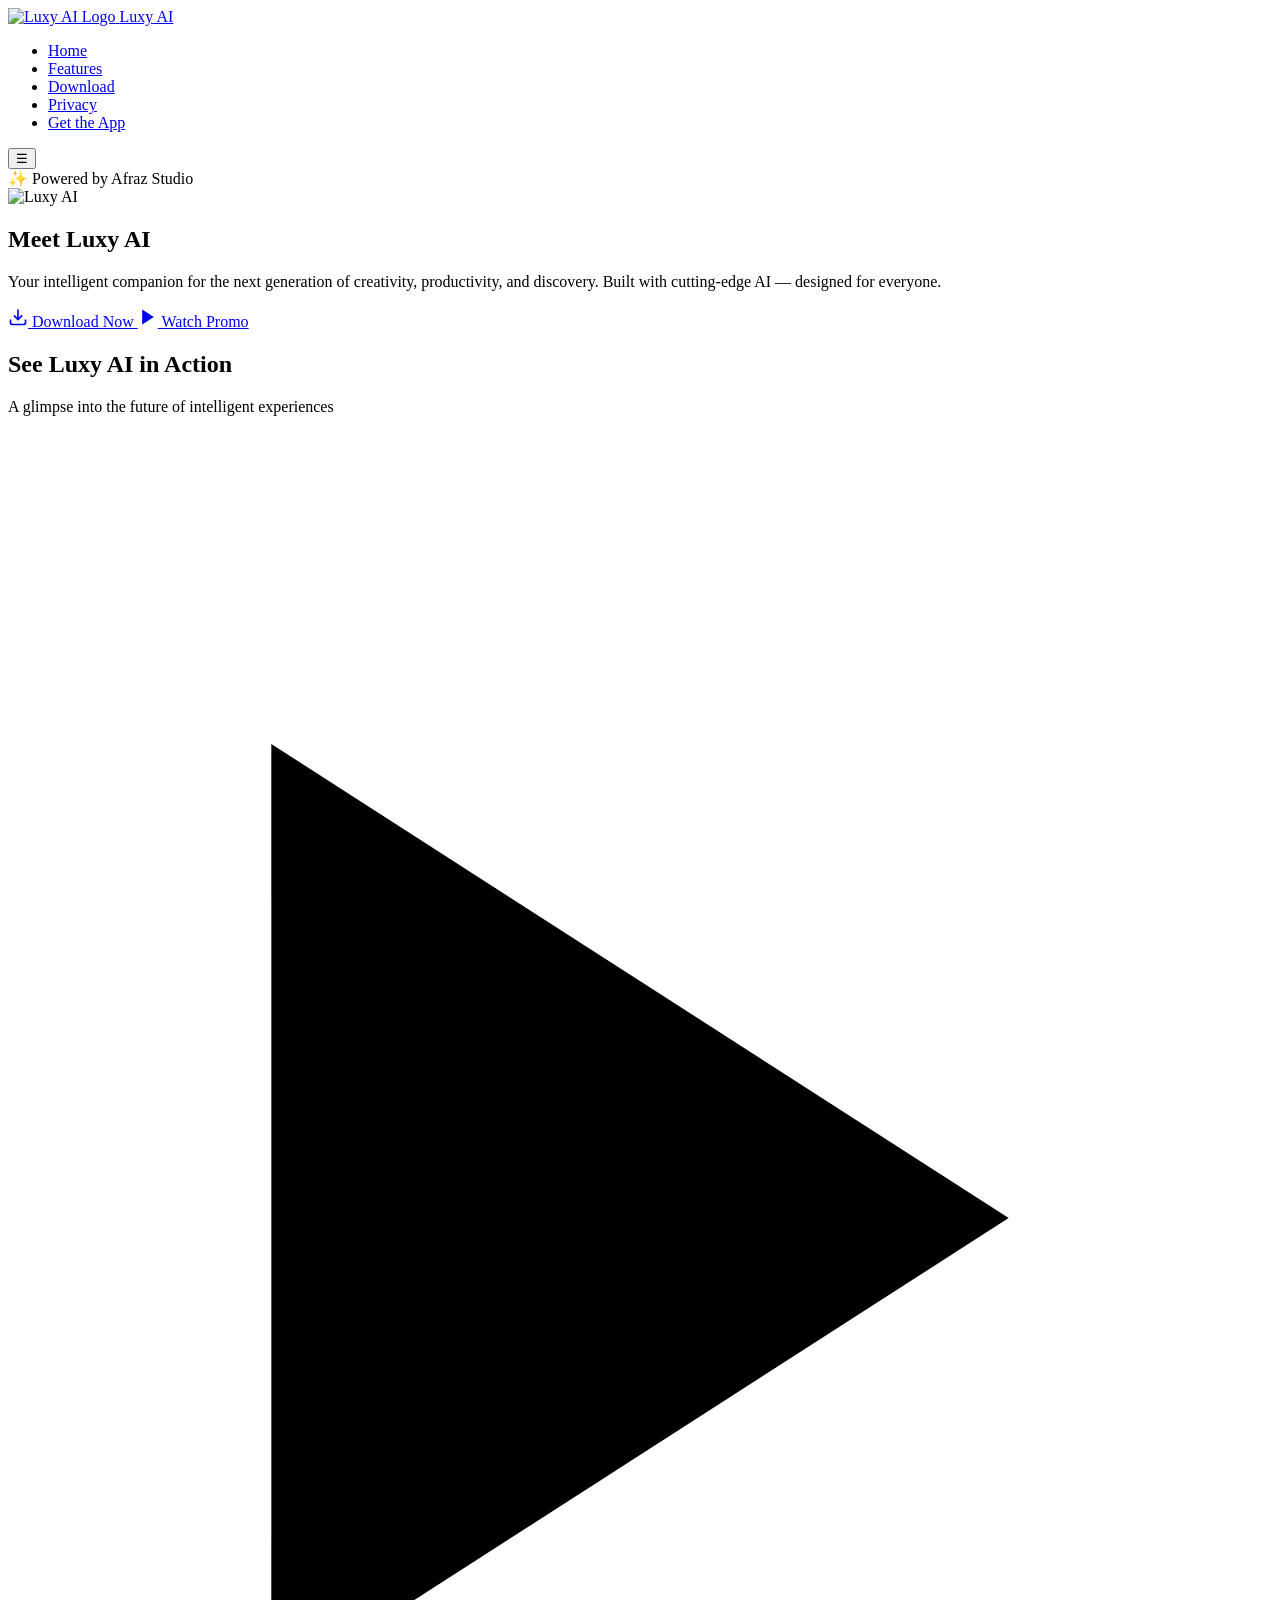
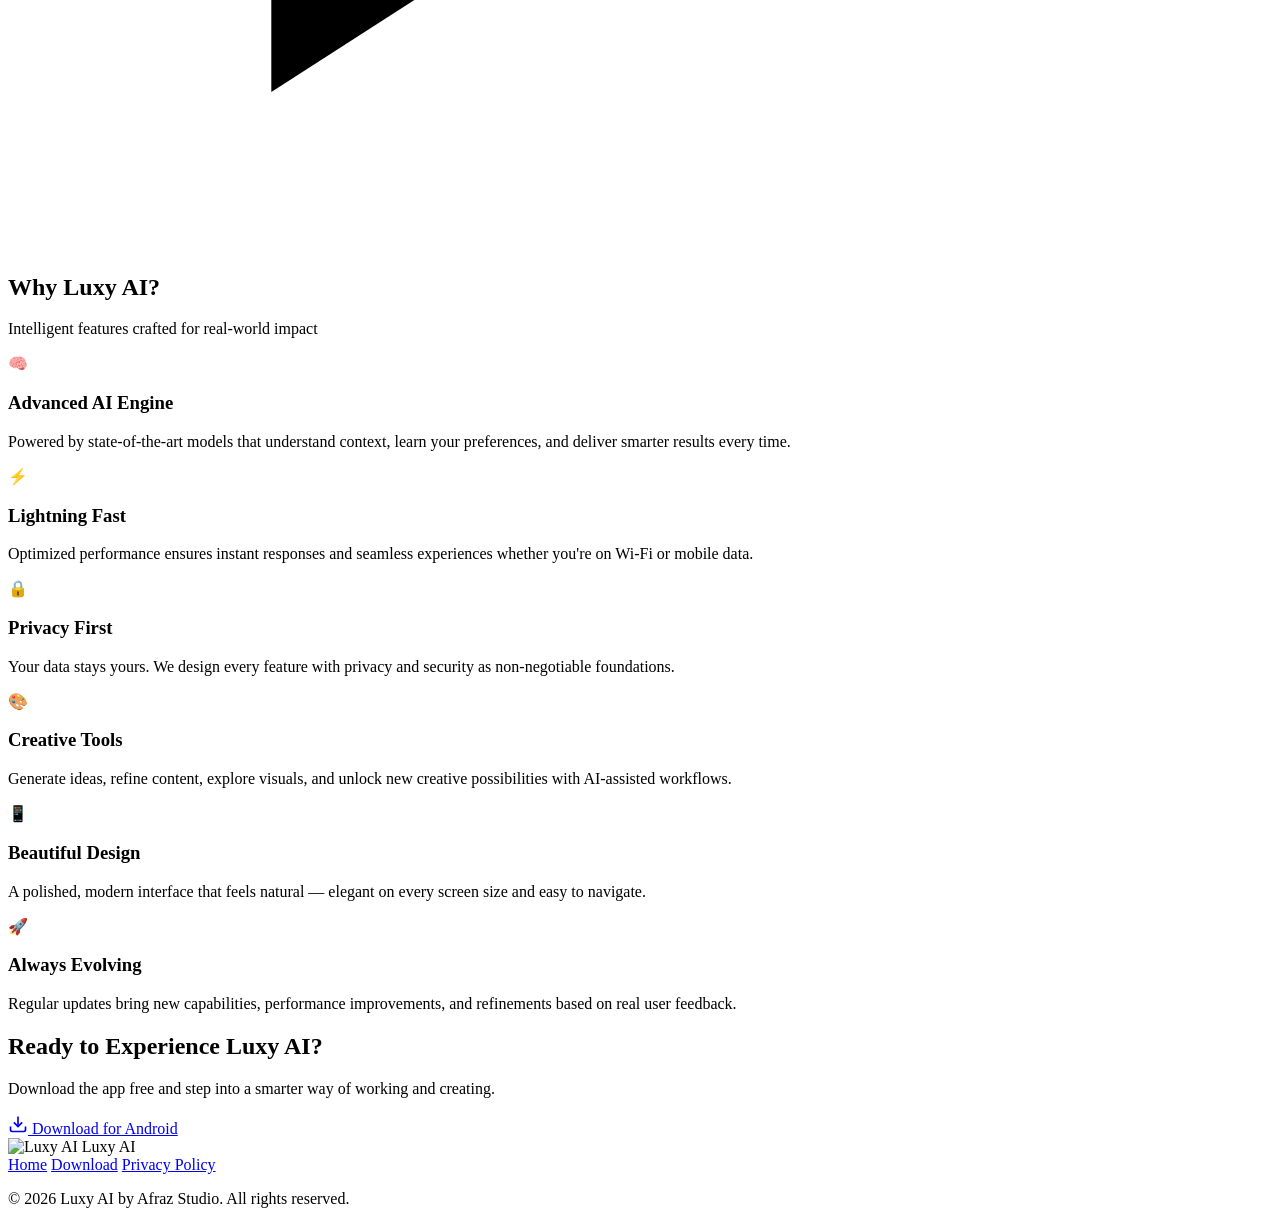
==== index.html @ 35d4bc43 "Add files via upload" ====
<!DOCTYPE html>
<html lang="en">
<head>
  <meta charset="UTF-8">
  <meta name="viewport" content="width=device-width, initial-scale=1.0">
  <meta name="description" content="Luxy AI by Afraz Studio — Experience the future of artificial intelligence. Download the app now.">
  <meta name="theme-color" content="#0a0614">
  <title>Luxy AI by Afraz Studio — Official Website</title>
  <link rel="icon" type="image/png" href="images/logo-64.png">
  <link rel="apple-touch-icon" href="images/logo-128.png">
  <link rel="stylesheet" href="css/style.css">
</head>
<body>
  <div class="bg-glow"></div>
  <div class="orb orb-1"></div>
  <div class="orb orb-2"></div>

  <!-- Navigation -->
  <nav class="navbar">
    <div class="nav-container">
      <a href="index.html" class="logo-link">
        <img src="images/logo-64.png" alt="Luxy AI Logo">
        <span class="logo-text"><span>Luxy</span> AI</span>
      </a>
      <ul class="nav-links" id="navLinks">
        <li><a href="index.html" class="active">Home</a></li>
        <li><a href="#features">Features</a></li>
        <li><a href="download.html">Download</a></li>
        <li><a href="privacy.html">Privacy</a></li>
        <li><a href="download.html" class="nav-cta">Get the App</a></li>
      </ul>
      <button class="mobile-menu-btn" id="menuBtn" aria-label="Menu">☰</button>
    </div>
  </nav>

  <!-- Hero -->
  <section class="hero">
    <div class="hero-content">
      <div class="hero-badge">
        <span>✨</span> Powered by Afraz Studio
      </div>
      <img src="images/logo-256.png" alt="Luxy AI" class="hero-logo">
      <h1>Meet <span class="highlight">Luxy AI</span></h1>
      <p class="hero-subtitle">
        Your intelligent companion for the next generation of creativity, productivity, and discovery. 
        Built with cutting-edge AI — designed for everyone.
      </p>
      <div class="hero-buttons">
        <a href="download.html" class="btn btn-primary">
          <svg width="20" height="20" viewBox="0 0 24 24" fill="none" stroke="currentColor" stroke-width="2"><path d="M21 15v4a2 2 0 0 1-2 2H5a2 2 0 0 1-2-2v-4"/><polyline points="7 10 12 15 17 10"/><line x1="12" y1="15" x2="12" y2="3"/></svg>
          Download Now
        </a>
        <a href="#video" class="btn btn-secondary">
          <svg width="20" height="20" viewBox="0 0 24 24" fill="currentColor"><polygon points="5 3 19 12 5 21 5 3"/></svg>
          Watch Promo
        </a>
      </div>
    </div>
  </section>

  <!-- Video Promotion -->
  <section class="video-section" id="video">
    <div class="section-header">
      <h2>See Luxy AI in Action</h2>
      <p>A glimpse into the future of intelligent experiences</p>
    </div>
    <div class="video-wrapper">
      <video id="promoVideo" poster="images/logo-256.png" playsinline>
        <source src="video/promo.mp4" type="video/mp4">
        Your browser does not support the video tag.
      </video>
      <div class="video-overlay" id="videoOverlay">
        <div class="play-btn">
          <svg viewBox="0 0 24 24"><polygon points="5 3 19 12 5 21 5 3"/></svg>
        </div>
      </div>
    </div>
  </section>

  <!-- Features -->
  <section class="features" id="features">
    <div class="section-header">
      <h2>Why Luxy AI?</h2>
      <p>Intelligent features crafted for real-world impact</p>
    </div>
    <div class="features-grid">
      <div class="feature-card">
        <div class="feature-icon">🧠</div>
        <h3>Advanced AI Engine</h3>
        <p>Powered by state-of-the-art models that understand context, learn your preferences, and deliver smarter results every time.</p>
      </div>
      <div class="feature-card">
        <div class="feature-icon">⚡</div>
        <h3>Lightning Fast</h3>
        <p>Optimized performance ensures instant responses and seamless experiences whether you're on Wi-Fi or mobile data.</p>
      </div>
      <div class="feature-card">
        <div class="feature-icon">🔒</div>
        <h3>Privacy First</h3>
        <p>Your data stays yours. We design every feature with privacy and security as non-negotiable foundations.</p>
      </div>
      <div class="feature-card">
        <div class="feature-icon">🎨</div>
        <h3>Creative Tools</h3>
        <p>Generate ideas, refine content, explore visuals, and unlock new creative possibilities with AI-assisted workflows.</p>
      </div>
      <div class="feature-card">
        <div class="feature-icon">📱</div>
        <h3>Beautiful Design</h3>
        <p>A polished, modern interface that feels natural — elegant on every screen size and easy to navigate.</p>
      </div>
      <div class="feature-card">
        <div class="feature-icon">🚀</div>
        <h3>Always Evolving</h3>
        <p>Regular updates bring new capabilities, performance improvements, and refinements based on real user feedback.</p>
      </div>
    </div>
  </section>

  <!-- CTA -->
  <section class="cta-section">
    <div class="cta-box">
      <h2>Ready to Experience Luxy AI?</h2>
      <p>Download the app free and step into a smarter way of working and creating.</p>
      <a href="download.html" class="btn btn-primary">
        <svg width="20" height="20" viewBox="0 0 24 24" fill="none" stroke="currentColor" stroke-width="2"><path d="M21 15v4a2 2 0 0 1-2 2H5a2 2 0 0 1-2-2v-4"/><polyline points="7 10 12 15 17 10"/><line x1="12" y1="15" x2="12" y2="3"/></svg>
        Download for Android
      </a>
    </div>
  </section>

  <!-- Footer -->
  <footer class="footer">
    <div class="footer-logo">
      <img src="images/logo-64.png" alt="Luxy AI">
      <span class="logo-text"><span>Luxy</span> AI</span>
    </div>
    <div class="footer-links">
      <a href="index.html">Home</a>
      <a href="download.html">Download</a>
      <a href="privacy.html">Privacy Policy</a>
    </div>
    <p class="footer-copy">© 2026 Luxy AI by Afraz Studio. All rights reserved.</p>
  </footer>

  <script src="js/main.js"></script>
</body>
</html>
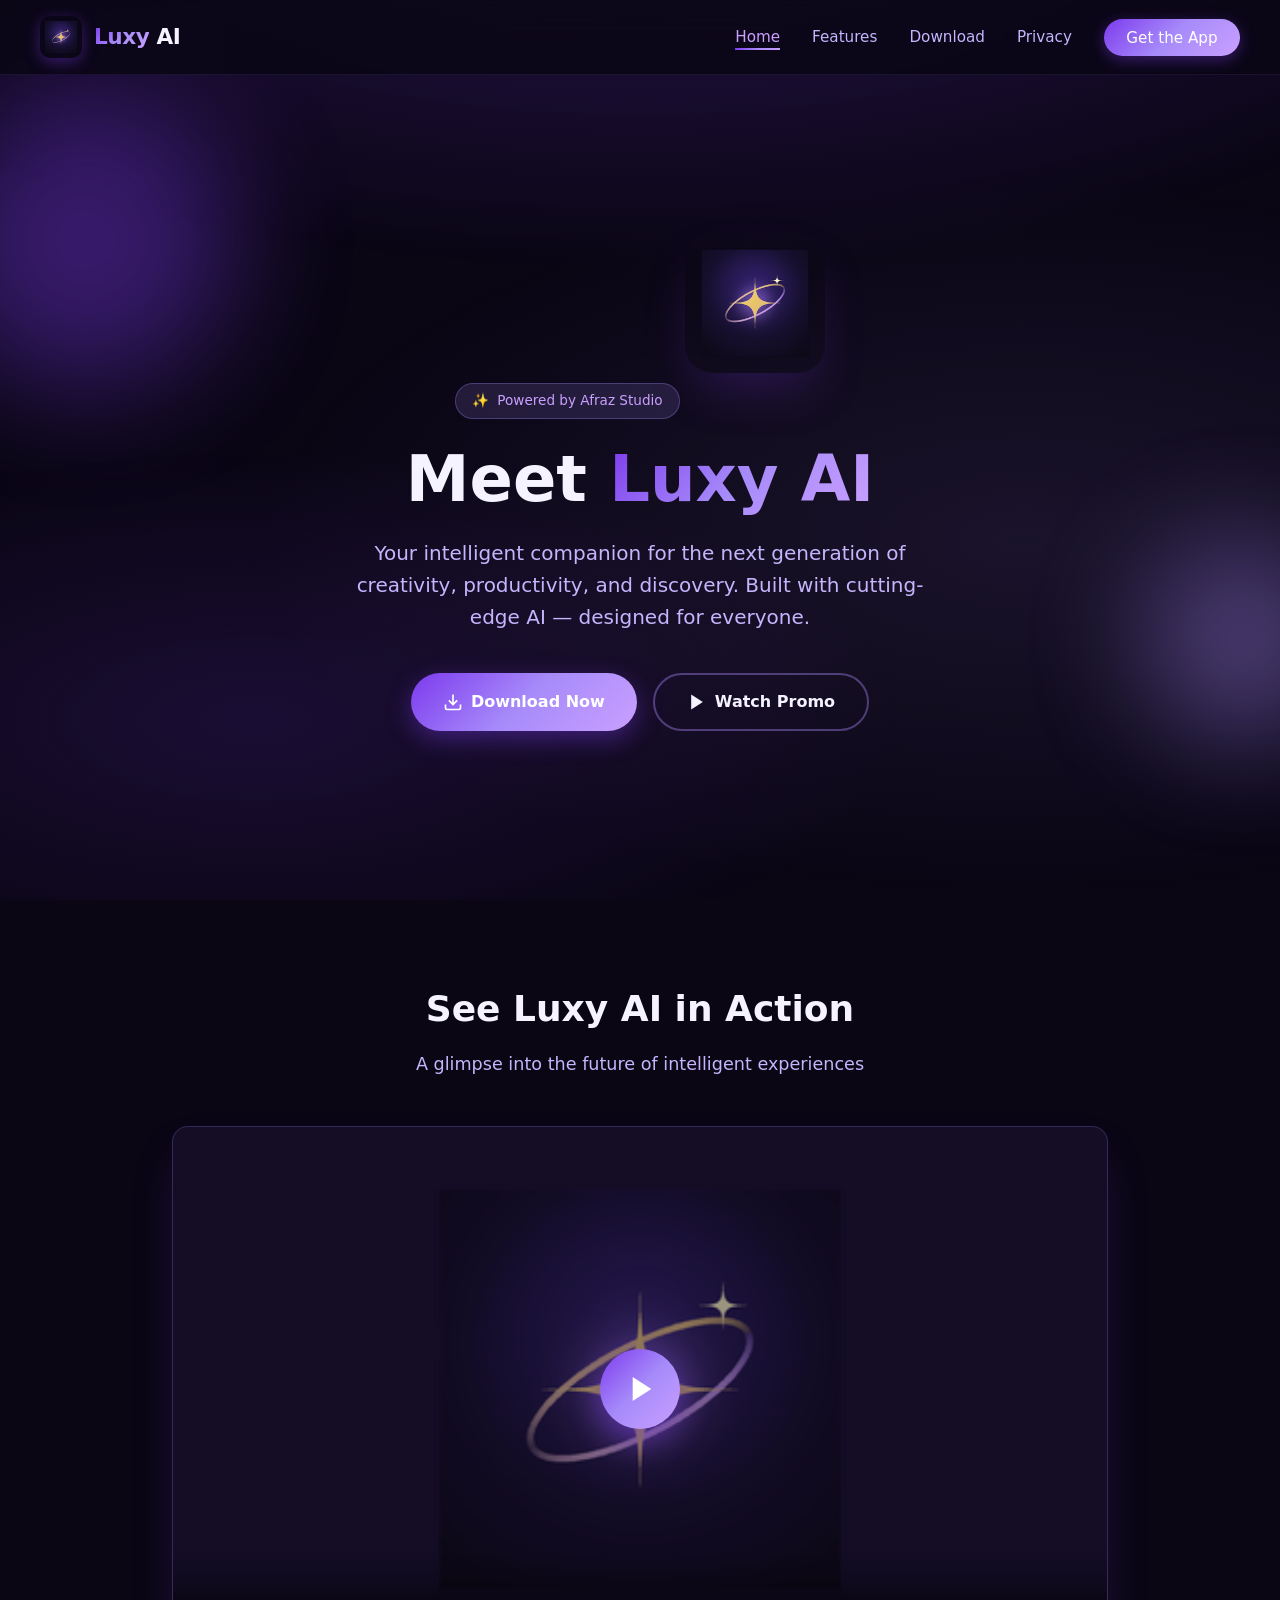
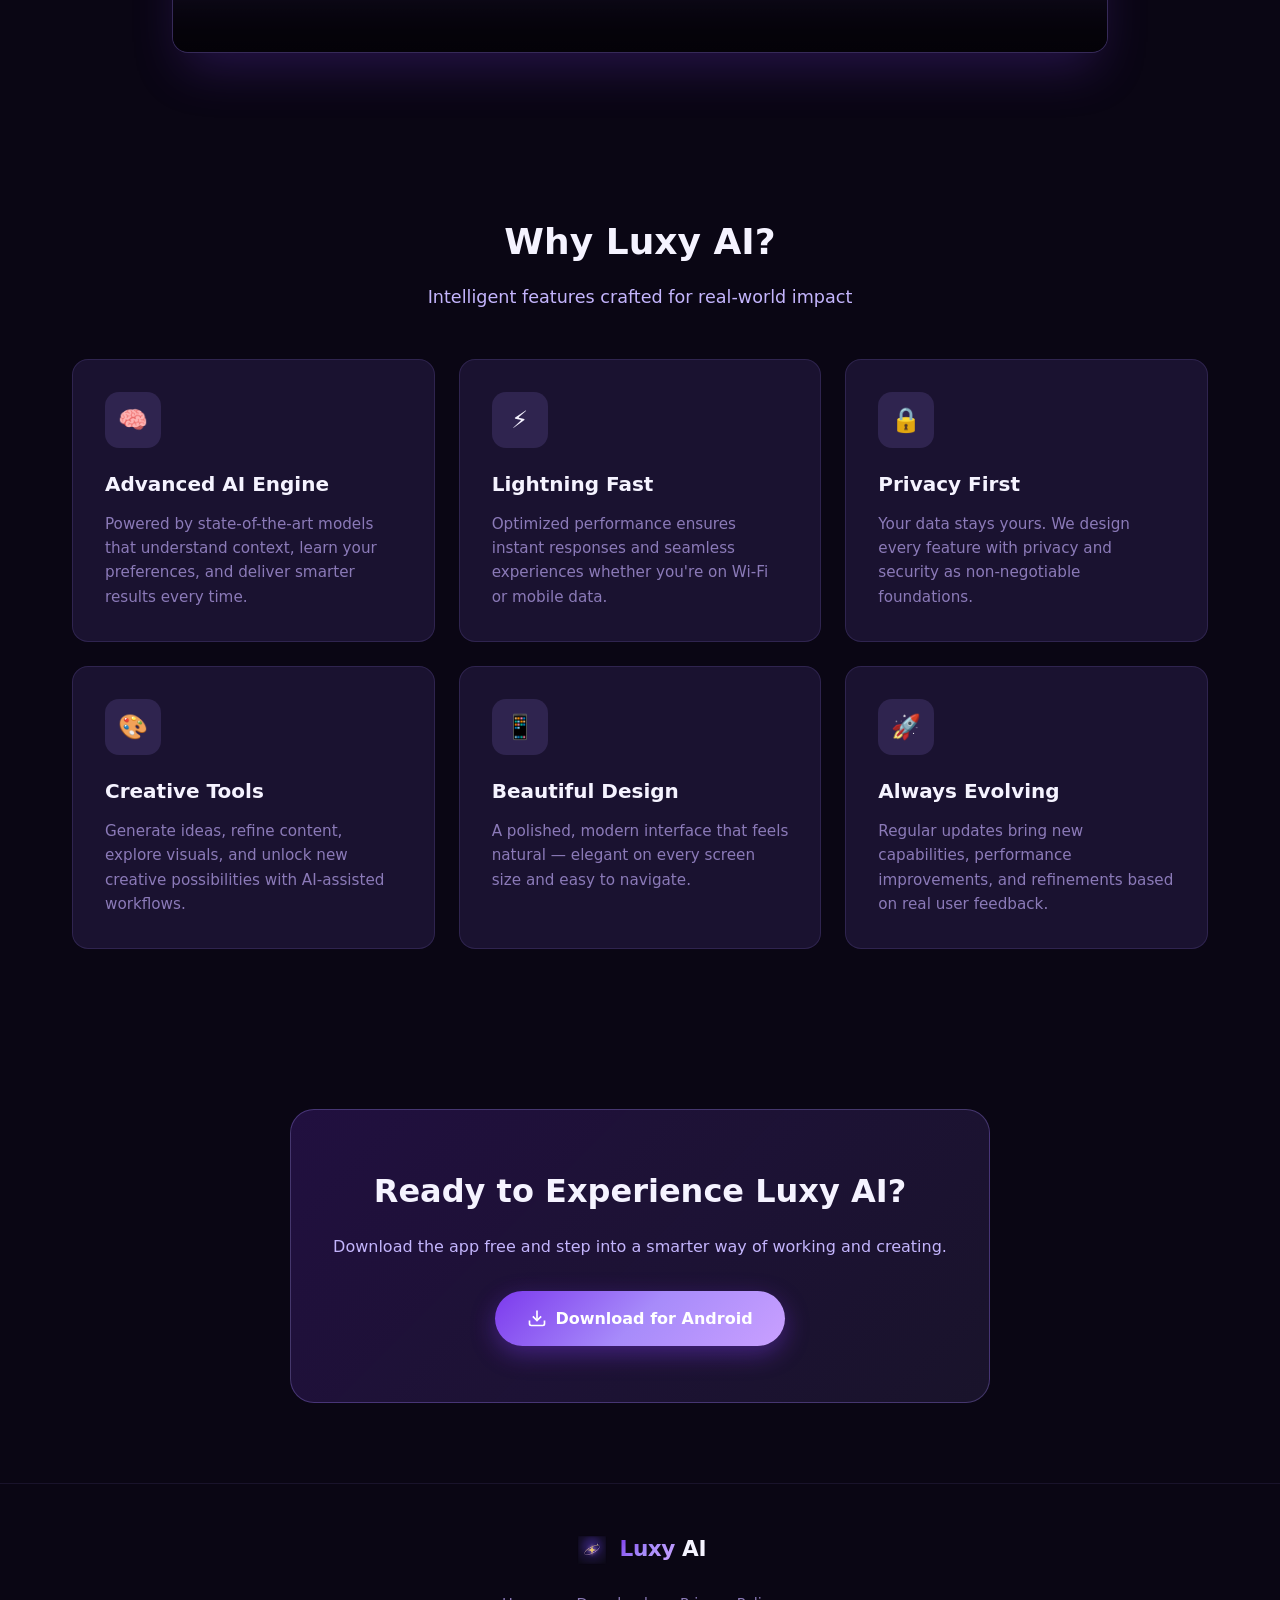
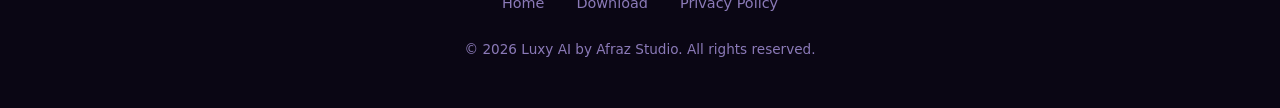
==== commit a8e36cc3: "Add files via upload" ====
--- a/index.html
+++ b/index.html
@@ -6,9 +6,716 @@
   <meta name="description" content="Luxy AI by Afraz Studio — Experience the future of artificial intelligence. Download the app now.">
   <meta name="theme-color" content="#0a0614">
   <title>Luxy AI by Afraz Studio — Official Website</title>
-  <link rel="icon" type="image/png" href="images/logo-64.png">
-  <link rel="apple-touch-icon" href="images/logo-128.png">
-  <link rel="stylesheet" href="css/style.css">
+  <link rel="icon" type="image/png" href="[data-uri]">
+  <style>
+/* Luxy AI by Afraz Studio - Premium Website Styles */
+:root {
+  --bg-primary: #0a0614;
+  --bg-secondary: #120b24;
+  --bg-card: #1a1230;
+  --accent: #a78bfa;
+  --accent-light: #c9a0ff;
+  --accent-dark: #7c3aed;
+  --text-primary: #f5f3ff;
+  --text-secondary: #c4b5fd;
+  --text-muted: #8b7ab8;
+  --gold: #f0c674;
+  --gradient: linear-gradient(135deg, #7c3aed 0%, #a78bfa 50%, #c9a0ff 100%);
+  --gradient-dark: linear-gradient(180deg, #0a0614 0%, #1a1230 100%);
+  --shadow: 0 25px 50px -12px rgba(124, 58, 237, 0.25);
+  --radius: 16px;
+  --transition: all 0.3s cubic-bezier(0.4, 0, 0.2, 1);
+}
+
+* {
+  margin: 0;
+  padding: 0;
+  box-sizing: border-box;
+}
+
+html {
+  scroll-behavior: smooth;
+}
+
+body {
+  font-family: 'Segoe UI', system-ui, -apple-system, BlinkMacSystemFont, 'Roboto', sans-serif;
+  background: var(--bg-primary);
+  color: var(--text-primary);
+  line-height: 1.6;
+  min-height: 100vh;
+  overflow-x: hidden;
+}
+
+/* Background Effects */
+.bg-glow {
+  position: fixed;
+  top: 0;
+  left: 0;
+  width: 100%;
+  height: 100%;
+  pointer-events: none;
+  z-index: 0;
+  background: 
+    radial-gradient(ellipse 80% 50% at 50% -20%, rgba(124, 58, 237, 0.3), transparent),
+    radial-gradient(ellipse 60% 40% at 80% 60%, rgba(167, 139, 250, 0.1), transparent),
+    radial-gradient(ellipse 50% 30% at 20% 80%, rgba(124, 58, 237, 0.15), transparent);
+}
+
+/* Navigation */
+.navbar {
+  position: fixed;
+  top: 0;
+  left: 0;
+  right: 0;
+  z-index: 1000;
+  padding: 1rem 2rem;
+  background: rgba(10, 6, 20, 0.85);
+  backdrop-filter: blur(20px);
+  border-bottom: 1px solid rgba(167, 139, 250, 0.1);
+  transition: var(--transition);
+}
+
+.nav-container {
+  max-width: 1200px;
+  margin: 0 auto;
+  display: flex;
+  align-items: center;
+  justify-content: space-between;
+}
+
+.logo-link {
+  display: flex;
+  align-items: center;
+  gap: 0.75rem;
+  text-decoration: none;
+  color: var(--text-primary);
+}
+
+.logo-link img {
+  width: 42px;
+  height: 42px;
+  border-radius: 10px;
+  box-shadow: 0 4px 15px rgba(124, 58, 237, 0.4);
+}
+
+.logo-text {
+  font-size: 1.35rem;
+  font-weight: 700;
+  letter-spacing: -0.02em;
+}
+
+.logo-text span {
+  background: var(--gradient);
+  -webkit-background-clip: text;
+  -webkit-text-fill-color: transparent;
+  background-clip: text;
+}
+
+.nav-links {
+  display: flex;
+  gap: 2rem;
+  list-style: none;
+}
+
+.nav-links a {
+  color: var(--text-secondary);
+  text-decoration: none;
+  font-weight: 500;
+  font-size: 0.95rem;
+  transition: var(--transition);
+  position: relative;
+}
+
+.nav-links a:hover,
+.nav-links a.active {
+  color: var(--accent-light);
+}
+
+.nav-links a::after {
+  content: '';
+  position: absolute;
+  bottom: -4px;
+  left: 0;
+  width: 0;
+  height: 2px;
+  background: var(--gradient);
+  transition: width 0.3s ease;
+}
+
+.nav-links a:hover::after,
+.nav-links a.active::after {
+  width: 100%;
+}
+
+.nav-cta {
+  background: var(--gradient);
+  color: white !important;
+  padding: 0.6rem 1.4rem;
+  border-radius: 50px;
+  font-weight: 600;
+  box-shadow: 0 4px 15px rgba(124, 58, 237, 0.4);
+}
+
+.nav-cta::after {
+  display: none !important;
+}
+
+.nav-cta:hover {
+  transform: translateY(-2px);
+  box-shadow: 0 8px 25px rgba(124, 58, 237, 0.5);
+}
+
+.mobile-menu-btn {
+  display: none;
+  background: none;
+  border: none;
+  color: var(--text-primary);
+  font-size: 1.5rem;
+  cursor: pointer;
+}
+
+/* Hero Section */
+.hero {
+  position: relative;
+  z-index: 1;
+  min-height: 100vh;
+  display: flex;
+  align-items: center;
+  justify-content: center;
+  padding: 8rem 2rem 4rem;
+  text-align: center;
+}
+
+.hero-content {
+  max-width: 900px;
+}
+
+.hero-badge {
+  display: inline-flex;
+  align-items: center;
+  gap: 0.5rem;
+  background: rgba(167, 139, 250, 0.15);
+  border: 1px solid rgba(167, 139, 250, 0.3);
+  padding: 0.4rem 1rem;
+  border-radius: 50px;
+  font-size: 0.85rem;
+  color: var(--accent-light);
+  margin-bottom: 1.5rem;
+  animation: fadeInUp 0.8s ease;
+}
+
+.hero-logo {
+  width: 140px;
+  height: 140px;
+  border-radius: 28px;
+  margin: 0 auto 2rem;
+  box-shadow: var(--shadow);
+  animation: fadeInUp 0.8s ease 0.1s both;
+}
+
+.hero h1 {
+  font-size: clamp(2.5rem, 6vw, 4rem);
+  font-weight: 800;
+  line-height: 1.15;
+  margin-bottom: 1.25rem;
+  animation: fadeInUp 0.8s ease 0.2s both;
+}
+
+.hero h1 .highlight {
+  background: var(--gradient);
+  -webkit-background-clip: text;
+  -webkit-text-fill-color: transparent;
+  background-clip: text;
+}
+
+.hero-subtitle {
+  font-size: 1.25rem;
+  color: var(--text-secondary);
+  max-width: 600px;
+  margin: 0 auto 2.5rem;
+  animation: fadeInUp 0.8s ease 0.3s both;
+}
+
+.hero-buttons {
+  display: flex;
+  gap: 1rem;
+  justify-content: center;
+  flex-wrap: wrap;
+  animation: fadeInUp 0.8s ease 0.4s both;
+}
+
+.btn {
+  display: inline-flex;
+  align-items: center;
+  gap: 0.5rem;
+  padding: 0.9rem 2rem;
+  border-radius: 50px;
+  font-weight: 600;
+  font-size: 1rem;
+  text-decoration: none;
+  transition: var(--transition);
+  cursor: pointer;
+  border: none;
+}
+
+.btn-primary {
+  background: var(--gradient);
+  color: white;
+  box-shadow: 0 8px 25px rgba(124, 58, 237, 0.4);
+}
+
+.btn-primary:hover {
+  transform: translateY(-3px);
+  box-shadow: 0 12px 35px rgba(124, 58, 237, 0.5);
+}
+
+.btn-secondary {
+  background: transparent;
+  color: var(--text-primary);
+  border: 2px solid rgba(167, 139, 250, 0.4);
+}
+
+.btn-secondary:hover {
+  background: rgba(167, 139, 250, 0.1);
+  border-color: var(--accent);
+}
+
+/* Video Section */
+.video-section {
+  position: relative;
+  z-index: 1;
+  padding: 5rem 2rem;
+  max-width: 1000px;
+  margin: 0 auto;
+}
+
+.section-header {
+  text-align: center;
+  margin-bottom: 3rem;
+}
+
+.section-header h2 {
+  font-size: 2.25rem;
+  font-weight: 700;
+  margin-bottom: 0.75rem;
+}
+
+.section-header p {
+  color: var(--text-secondary);
+  font-size: 1.1rem;
+}
+
+.video-wrapper {
+  position: relative;
+  border-radius: var(--radius);
+  overflow: hidden;
+  box-shadow: var(--shadow);
+  border: 1px solid rgba(167, 139, 250, 0.2);
+  background: var(--bg-card);
+}
+
+.video-wrapper video {
+  width: 100%;
+  display: block;
+  aspect-ratio: 16/9;
+}
+
+.video-overlay {
+  position: absolute;
+  inset: 0;
+  display: flex;
+  align-items: center;
+  justify-content: center;
+  background: rgba(10, 6, 20, 0.4);
+  cursor: pointer;
+  transition: var(--transition);
+}
+
+.video-overlay.hidden {
+  opacity: 0;
+  pointer-events: none;
+}
+
+.play-btn {
+  width: 80px;
+  height: 80px;
+  border-radius: 50%;
+  background: var(--gradient);
+  display: flex;
+  align-items: center;
+  justify-content: center;
+  box-shadow: 0 10px 30px rgba(124, 58, 237, 0.5);
+  transition: var(--transition);
+}
+
+.play-btn:hover {
+  transform: scale(1.1);
+}
+
+.play-btn svg {
+  width: 32px;
+  height: 32px;
+  fill: white;
+  margin-left: 4px;
+}
+
+/* Features */
+.features {
+  position: relative;
+  z-index: 1;
+  padding: 5rem 2rem;
+  max-width: 1200px;
+  margin: 0 auto;
+}
+
+.features-grid {
+  display: grid;
+  grid-template-columns: repeat(auto-fit, minmax(280px, 1fr));
+  gap: 1.5rem;
+  margin-top: 3rem;
+}
+
+.feature-card {
+  background: var(--bg-card);
+  border: 1px solid rgba(167, 139, 250, 0.15);
+  border-radius: var(--radius);
+  padding: 2rem;
+  transition: var(--transition);
+}
+
+.feature-card:hover {
+  transform: translateY(-5px);
+  border-color: rgba(167, 139, 250, 0.4);
+  box-shadow: var(--shadow);
+}
+
+.feature-icon {
+  width: 56px;
+  height: 56px;
+  border-radius: 14px;
+  background: rgba(167, 139, 250, 0.15);
+  display: flex;
+  align-items: center;
+  justify-content: center;
+  margin-bottom: 1.25rem;
+  font-size: 1.5rem;
+}
+
+.feature-card h3 {
+  font-size: 1.25rem;
+  margin-bottom: 0.75rem;
+  color: var(--text-primary);
+}
+
+.feature-card p {
+  color: var(--text-muted);
+  font-size: 0.95rem;
+}
+
+/* CTA Section */
+.cta-section {
+  position: relative;
+  z-index: 1;
+  padding: 5rem 2rem;
+  text-align: center;
+}
+
+.cta-box {
+  max-width: 700px;
+  margin: 0 auto;
+  background: linear-gradient(135deg, rgba(124, 58, 237, 0.2), rgba(167, 139, 250, 0.1));
+  border: 1px solid rgba(167, 139, 250, 0.3);
+  border-radius: 24px;
+  padding: 3.5rem 2rem;
+}
+
+.cta-box h2 {
+  font-size: 2rem;
+  margin-bottom: 1rem;
+}
+
+.cta-box p {
+  color: var(--text-secondary);
+  margin-bottom: 2rem;
+}
+
+/* Footer */
+.footer {
+  position: relative;
+  z-index: 1;
+  padding: 3rem 2rem;
+  border-top: 1px solid rgba(167, 139, 250, 0.1);
+  text-align: center;
+}
+
+.footer-logo {
+  display: flex;
+  align-items: center;
+  justify-content: center;
+  gap: 0.6rem;
+  margin-bottom: 1.5rem;
+}
+
+.footer-logo img {
+  width: 36px;
+  height: 36px;
+  border-radius: 8px;
+}
+
+.footer-links {
+  display: flex;
+  gap: 2rem;
+  justify-content: center;
+  margin-bottom: 1.5rem;
+  flex-wrap: wrap;
+}
+
+.footer-links a {
+  color: var(--text-muted);
+  text-decoration: none;
+  font-size: 0.9rem;
+  transition: var(--transition);
+}
+
+.footer-links a:hover {
+  color: var(--accent-light);
+}
+
+.footer-copy {
+  color: var(--text-muted);
+  font-size: 0.85rem;
+}
+
+/* Download Page */
+.page-hero {
+  position: relative;
+  z-index: 1;
+  padding: 9rem 2rem 4rem;
+  text-align: center;
+}
+
+.page-hero h1 {
+  font-size: 2.75rem;
+  margin-bottom: 1rem;
+}
+
+.page-hero p {
+  color: var(--text-secondary);
+  font-size: 1.15rem;
+  max-width: 550px;
+  margin: 0 auto;
+}
+
+.download-section {
+  position: relative;
+  z-index: 1;
+  max-width: 800px;
+  margin: 0 auto;
+  padding: 2rem 2rem 5rem;
+}
+
+.download-card {
+  background: var(--bg-card);
+  border: 1px solid rgba(167, 139, 250, 0.2);
+  border-radius: 24px;
+  padding: 3rem;
+  text-align: center;
+  box-shadow: var(--shadow);
+}
+
+.download-card img {
+  width: 100px;
+  height: 100px;
+  border-radius: 22px;
+  margin-bottom: 1.5rem;
+  box-shadow: 0 10px 30px rgba(124, 58, 237, 0.3);
+}
+
+.download-card h2 {
+  font-size: 1.75rem;
+  margin-bottom: 0.5rem;
+}
+
+.download-card .version {
+  color: var(--text-muted);
+  margin-bottom: 2rem;
+}
+
+.download-info {
+  display: grid;
+  grid-template-columns: repeat(3, 1fr);
+  gap: 1rem;
+  margin: 2rem 0;
+  text-align: center;
+}
+
+.download-info div {
+  background: rgba(167, 139, 250, 0.08);
+  padding: 1rem;
+  border-radius: 12px;
+}
+
+.download-info .label {
+  font-size: 0.8rem;
+  color: var(--text-muted);
+  margin-bottom: 0.25rem;
+}
+
+.download-info .value {
+  font-weight: 600;
+  color: var(--accent-light);
+}
+
+.requirements {
+  text-align: left;
+  margin-top: 2rem;
+  padding-top: 2rem;
+  border-top: 1px solid rgba(167, 139, 250, 0.15);
+}
+
+.requirements h3 {
+  margin-bottom: 1rem;
+  font-size: 1.1rem;
+}
+
+.requirements ul {
+  list-style: none;
+  color: var(--text-secondary);
+}
+
+.requirements li {
+  padding: 0.4rem 0;
+  padding-left: 1.5rem;
+  position: relative;
+}
+
+.requirements li::before {
+  content: '✓';
+  position: absolute;
+  left: 0;
+  color: var(--accent);
+  font-weight: bold;
+}
+
+/* Privacy Page */
+.privacy-content {
+  position: relative;
+  z-index: 1;
+  max-width: 800px;
+  margin: 0 auto;
+  padding: 2rem 2rem 5rem;
+}
+
+.privacy-content h2 {
+  font-size: 1.5rem;
+  margin: 2.5rem 0 1rem;
+  color: var(--accent-light);
+}
+
+.privacy-content h2:first-of-type {
+  margin-top: 0;
+}
+
+.privacy-content p,
+.privacy-content li {
+  color: var(--text-secondary);
+  margin-bottom: 1rem;
+}
+
+.privacy-content ul {
+  padding-left: 1.5rem;
+  margin-bottom: 1.5rem;
+}
+
+.privacy-content li {
+  margin-bottom: 0.5rem;
+}
+
+.last-updated {
+  color: var(--text-muted);
+  font-size: 0.9rem;
+  margin-bottom: 2rem;
+}
+
+/* Animations */
+@keyframes fadeInUp {
+  from {
+    opacity: 0;
+    transform: translateY(30px);
+  }
+  to {
+    opacity: 1;
+    transform: translateY(0);
+  }
+}
+
+/* Responsive */
+@media (max-width: 768px) {
+  .nav-links {
+    display: none;
+  }
+  
+  .mobile-menu-btn {
+    display: block;
+  }
+  
+  .nav-links.active {
+    display: flex;
+    flex-direction: column;
+    position: absolute;
+    top: 100%;
+    left: 0;
+    right: 0;
+    background: rgba(10, 6, 20, 0.98);
+    padding: 1.5rem;
+    border-bottom: 1px solid rgba(167, 139, 250, 0.1);
+  }
+  
+  .hero {
+    padding: 7rem 1.5rem 3rem;
+  }
+  
+  .download-info {
+    grid-template-columns: 1fr;
+  }
+  
+  .download-card {
+    padding: 2rem 1.5rem;
+  }
+}
+
+/* Particles / floating orbs */
+.orb {
+  position: absolute;
+  border-radius: 50%;
+  filter: blur(60px);
+  opacity: 0.4;
+  animation: float 20s ease-in-out infinite;
+}
+
+.orb-1 {
+  width: 300px;
+  height: 300px;
+  background: #7c3aed;
+  top: 10%;
+  left: -5%;
+}
+
+.orb-2 {
+  width: 200px;
+  height: 200px;
+  background: #a78bfa;
+  top: 60%;
+  right: -5%;
+  animation-delay: -5s;
+}
+
+@keyframes float {
+  0%, 100% { transform: translate(0, 0); }
+  50% { transform: translate(30px, -30px); }
+}
+
+  </style>
 </head>
 <body>
   <div class="bg-glow"></div>
@@ -19,7 +726,7 @@
   <nav class="navbar">
     <div class="nav-container">
       <a href="index.html" class="logo-link">
-        <img src="images/logo-64.png" alt="Luxy AI Logo">
+        <img src="[data-uri]" alt="Luxy AI" width="42" height="42">
         <span class="logo-text"><span>Luxy</span> AI</span>
       </a>
       <ul class="nav-links" id="navLinks">
@@ -39,7 +746,7 @@
       <div class="hero-badge">
         <span>✨</span> Powered by Afraz Studio
       </div>
-      <img src="images/logo-256.png" alt="Luxy AI" class="hero-logo">
+      <img src="[data-uri]" alt="Luxy AI" class="hero-logo" width="140" height="140">
       <h1>Meet <span class="highlight">Luxy AI</span></h1>
       <p class="hero-subtitle">
         Your intelligent companion for the next generation of creativity, productivity, and discovery. 
@@ -65,8 +772,8 @@
       <p>A glimpse into the future of intelligent experiences</p>
     </div>
     <div class="video-wrapper">
-      <video id="promoVideo" poster="images/logo-256.png" playsinline>
-        <source src="video/promo.mp4" type="video/mp4">
+      <video id="promoVideo" playsinline controls poster="[data-uri]">
+        <source src="promo.mp4" type="video/mp4">
         Your browser does not support the video tag.
       </video>
       <div class="video-overlay" id="videoOverlay">
@@ -132,7 +839,7 @@
   <!-- Footer -->
   <footer class="footer">
     <div class="footer-logo">
-      <img src="images/logo-64.png" alt="Luxy AI">
+      <img src="[data-uri]" alt="Luxy AI" width="36" height="36">
       <span class="logo-text"><span>Luxy</span> AI</span>
     </div>
     <div class="footer-links">
@@ -143,6 +850,56 @@
     <p class="footer-copy">© 2026 Luxy AI by Afraz Studio. All rights reserved.</p>
   </footer>
 
-  <script src="js/main.js"></script>
+  <script>
+document.addEventListener('DOMContentLoaded', () => {
+  const menuBtn = document.getElementById('menuBtn');
+  const navLinks = document.getElementById('navLinks');
+  if (menuBtn && navLinks) {
+    menuBtn.addEventListener('click', () => {
+      navLinks.classList.toggle('active');
+      menuBtn.textContent = navLinks.classList.contains('active') ? '✕' : '☰';
+    });
+    navLinks.querySelectorAll('a').forEach(link => {
+      link.addEventListener('click', () => {
+        navLinks.classList.remove('active');
+        menuBtn.textContent = '☰';
+      });
+    });
+  }
+  const video = document.getElementById('promoVideo');
+  const overlay = document.getElementById('videoOverlay');
+  if (video && overlay) {
+    overlay.addEventListener('click', () => {
+      video.play();
+      overlay.classList.add('hidden');
+    });
+    video.addEventListener('pause', () => {
+      if (!video.ended) overlay.classList.remove('hidden');
+    });
+    video.addEventListener('ended', () => {
+      overlay.classList.remove('hidden');
+      video.currentTime = 0;
+    });
+    video.addEventListener('play', () => overlay.classList.add('hidden'));
+  }
+  document.querySelectorAll('a[href^="#"]').forEach(anchor => {
+    anchor.addEventListener('click', function (e) {
+      const targetId = this.getAttribute('href');
+      if (targetId === '#') return;
+      const target = document.querySelector(targetId);
+      if (target) {
+        e.preventDefault();
+        target.scrollIntoView({ behavior: 'smooth', block: 'start' });
+      }
+    });
+  });
+  const navbar = document.querySelector('.navbar');
+  if (navbar) {
+    window.addEventListener('scroll', () => {
+      navbar.style.background = window.scrollY > 50 ? 'rgba(10, 6, 20, 0.95)' : 'rgba(10, 6, 20, 0.85)';
+    });
+  }
+});
+  </script>
 </body>
 </html>
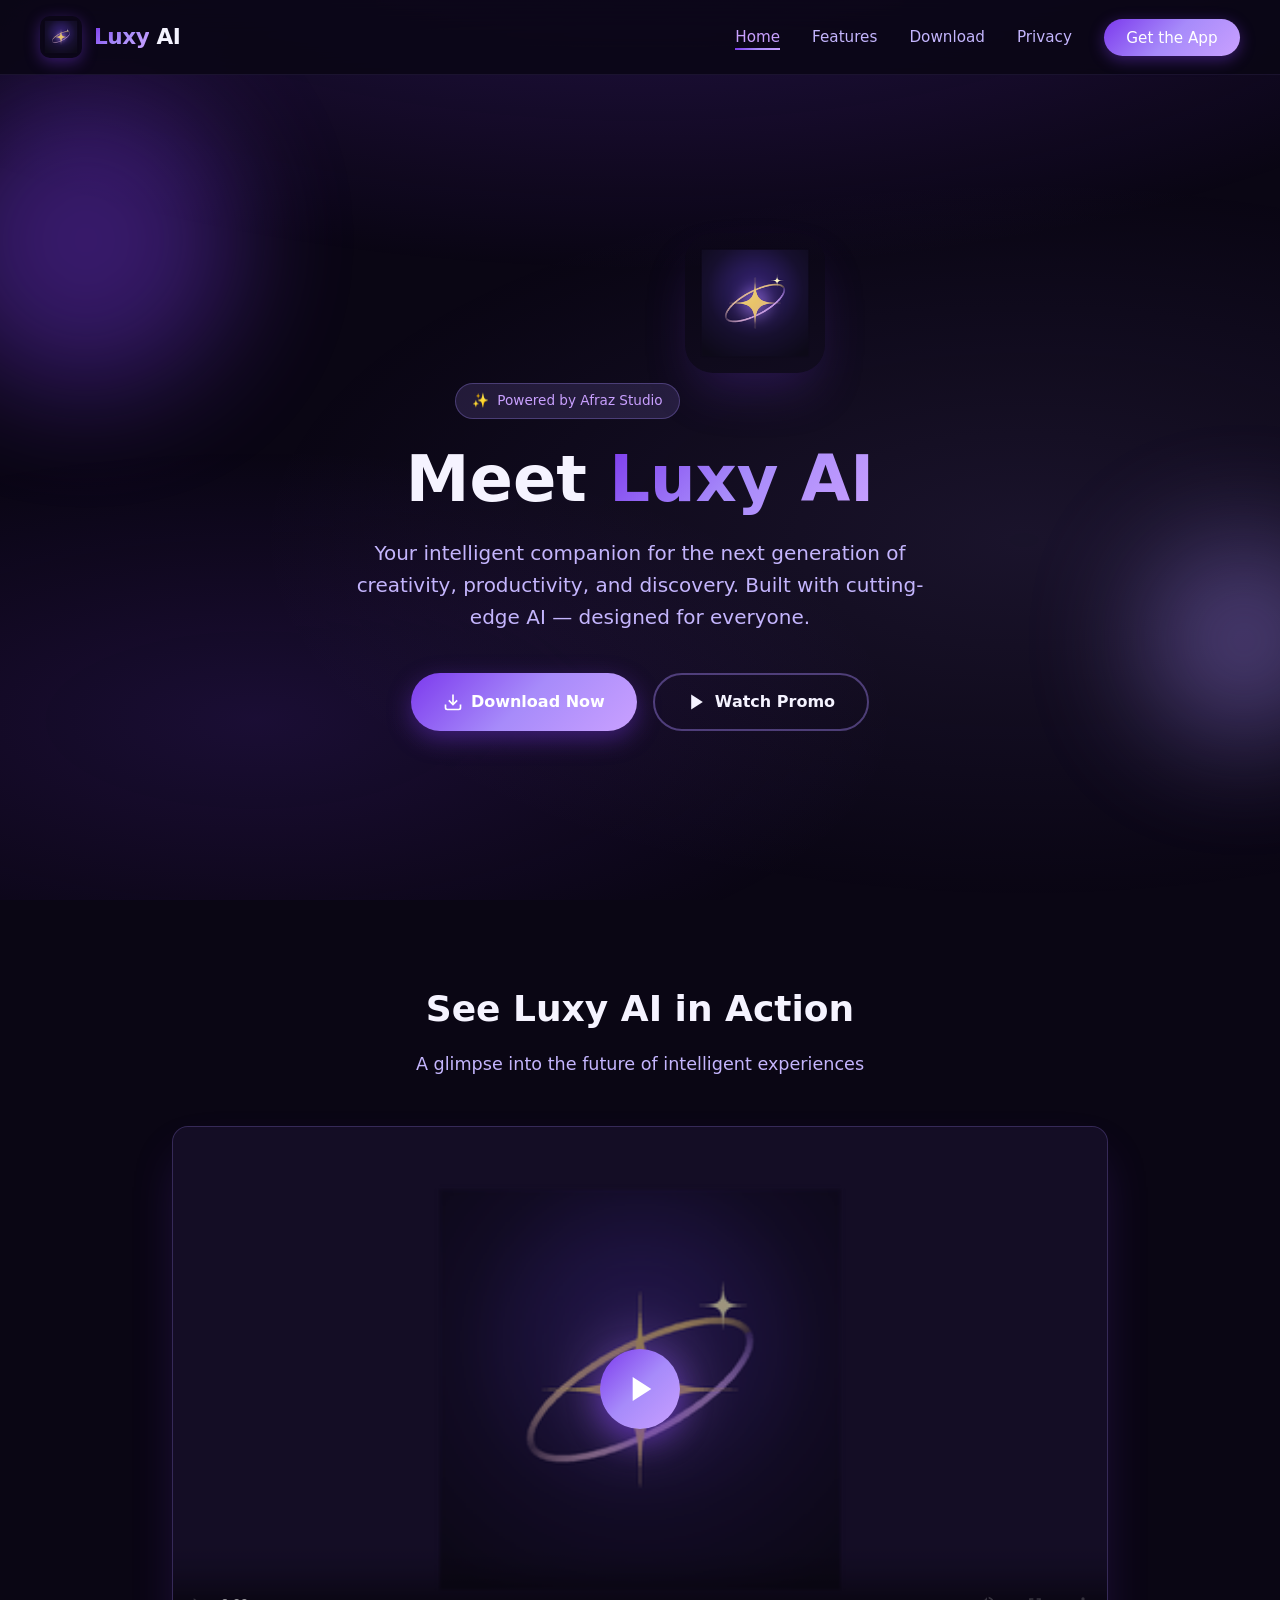
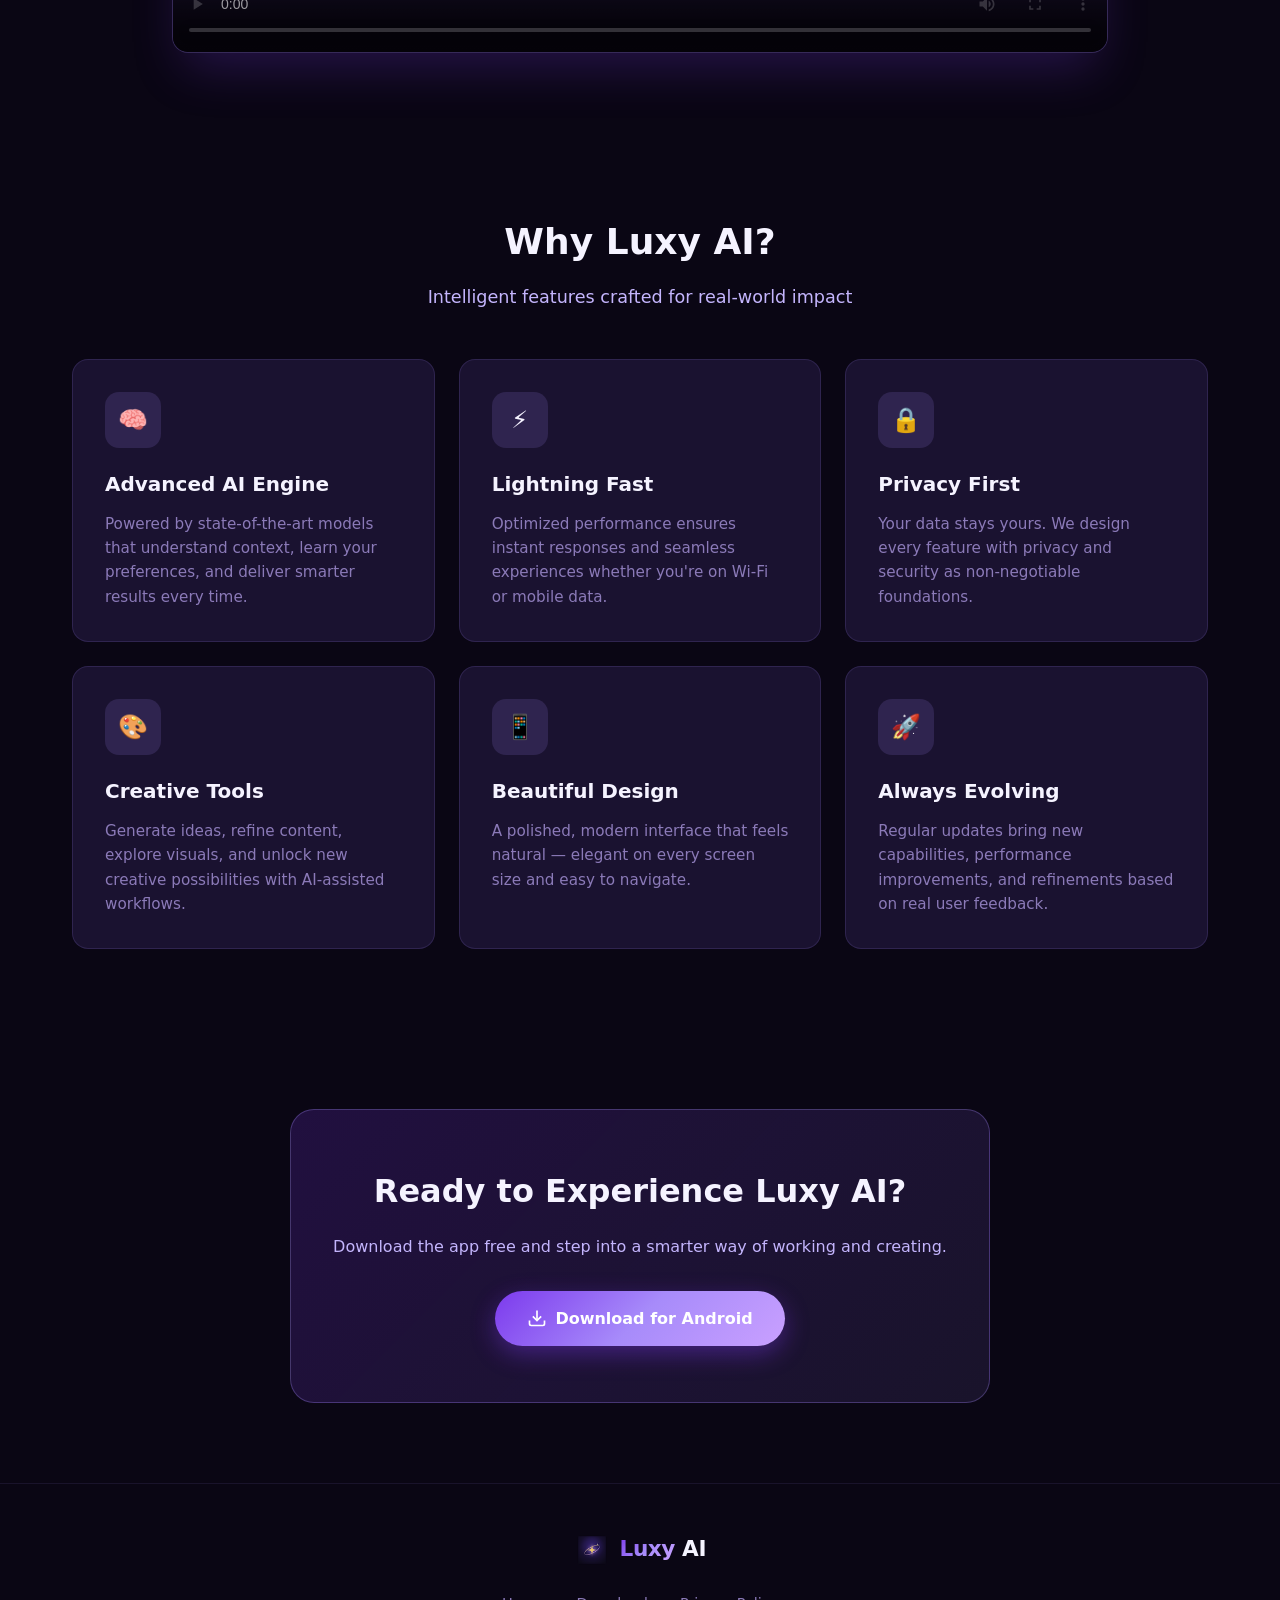
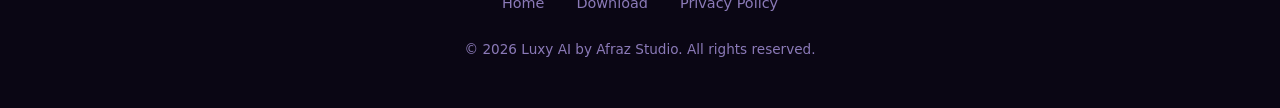
==== commit 107bf47f: "Add Google site verification meta tag" ====
--- a/index.html
+++ b/index.html
@@ -1,6 +1,7 @@
 <!DOCTYPE html>
 <html lang="en">
 <head>
+  <meta name="google-site-verification" content="mF6XlovI8cai9G5ZZEyPk_XzXrcvA_RAI9pHj94eg3o" />
   <meta charset="UTF-8">
   <meta name="viewport" content="width=device-width, initial-scale=1.0">
   <meta name="description" content="Luxy AI by Afraz Studio — Experience the future of artificial intelligence. Download the app now.">
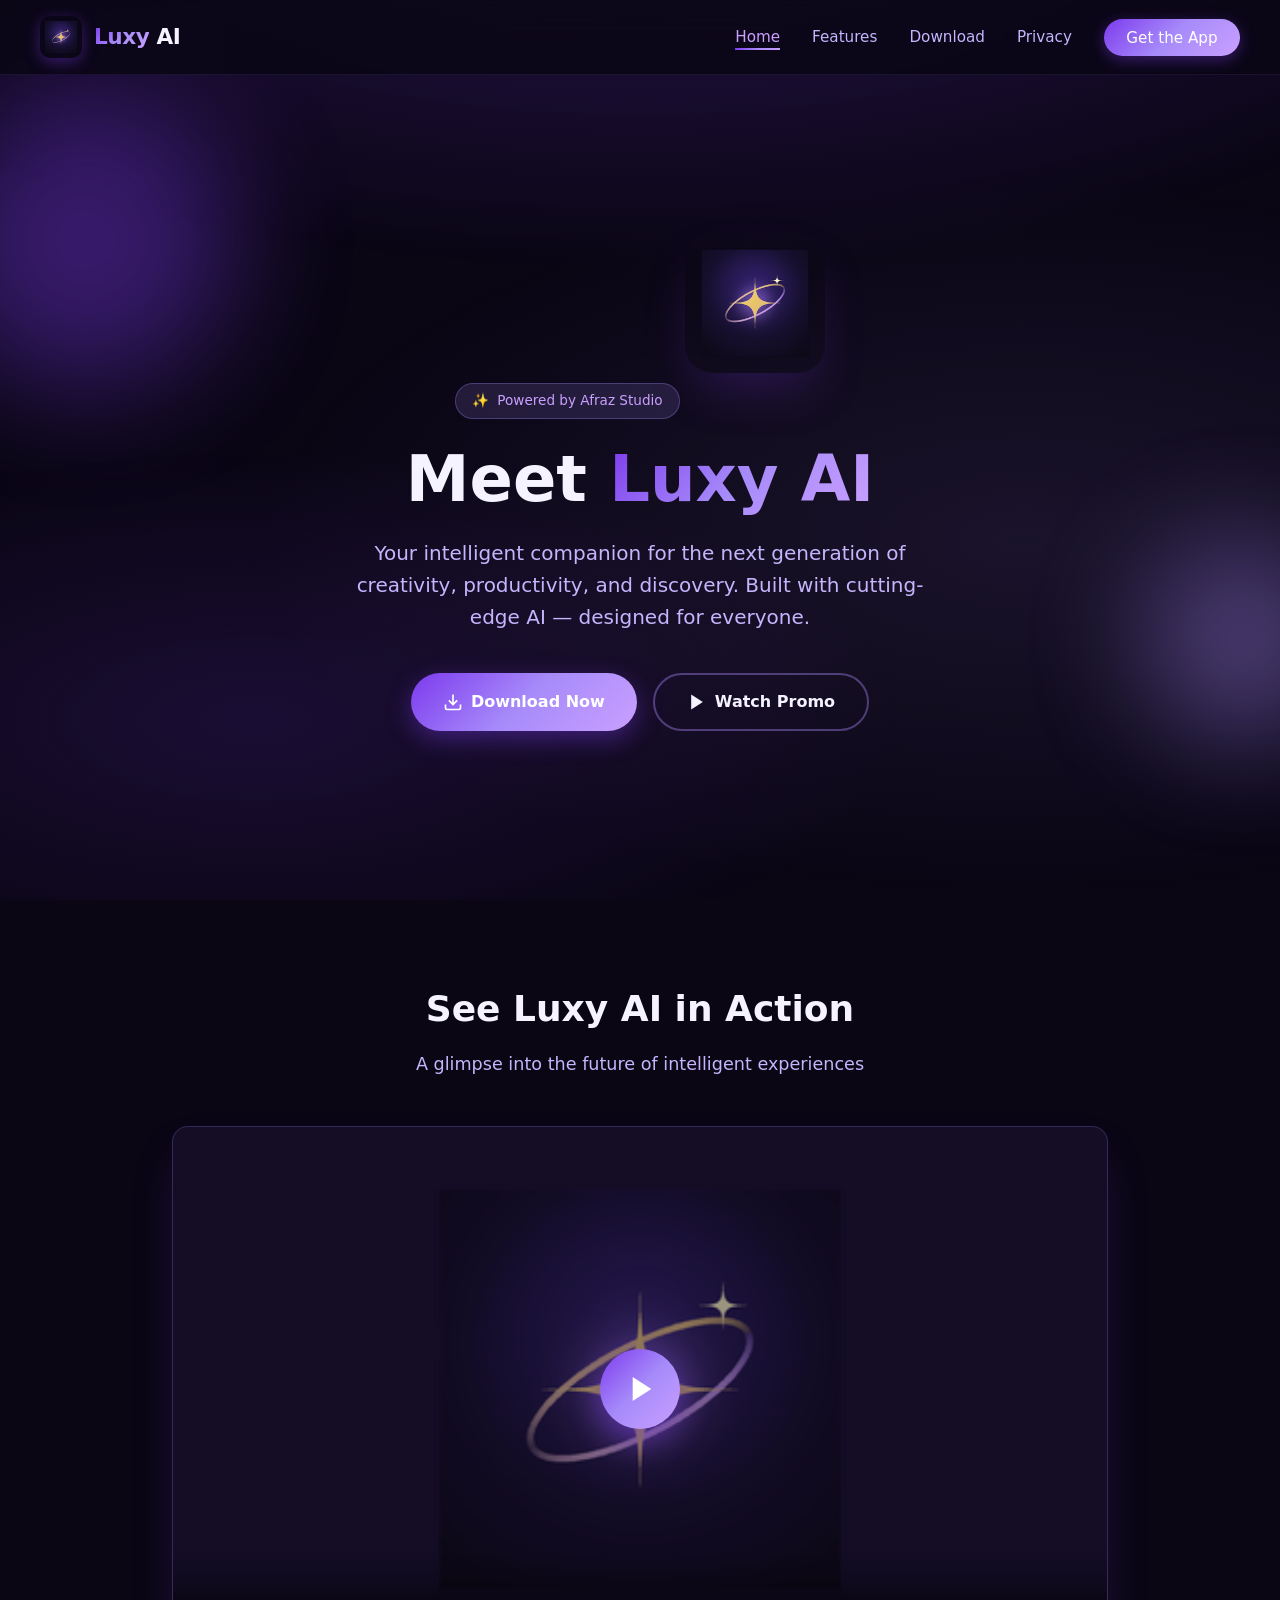
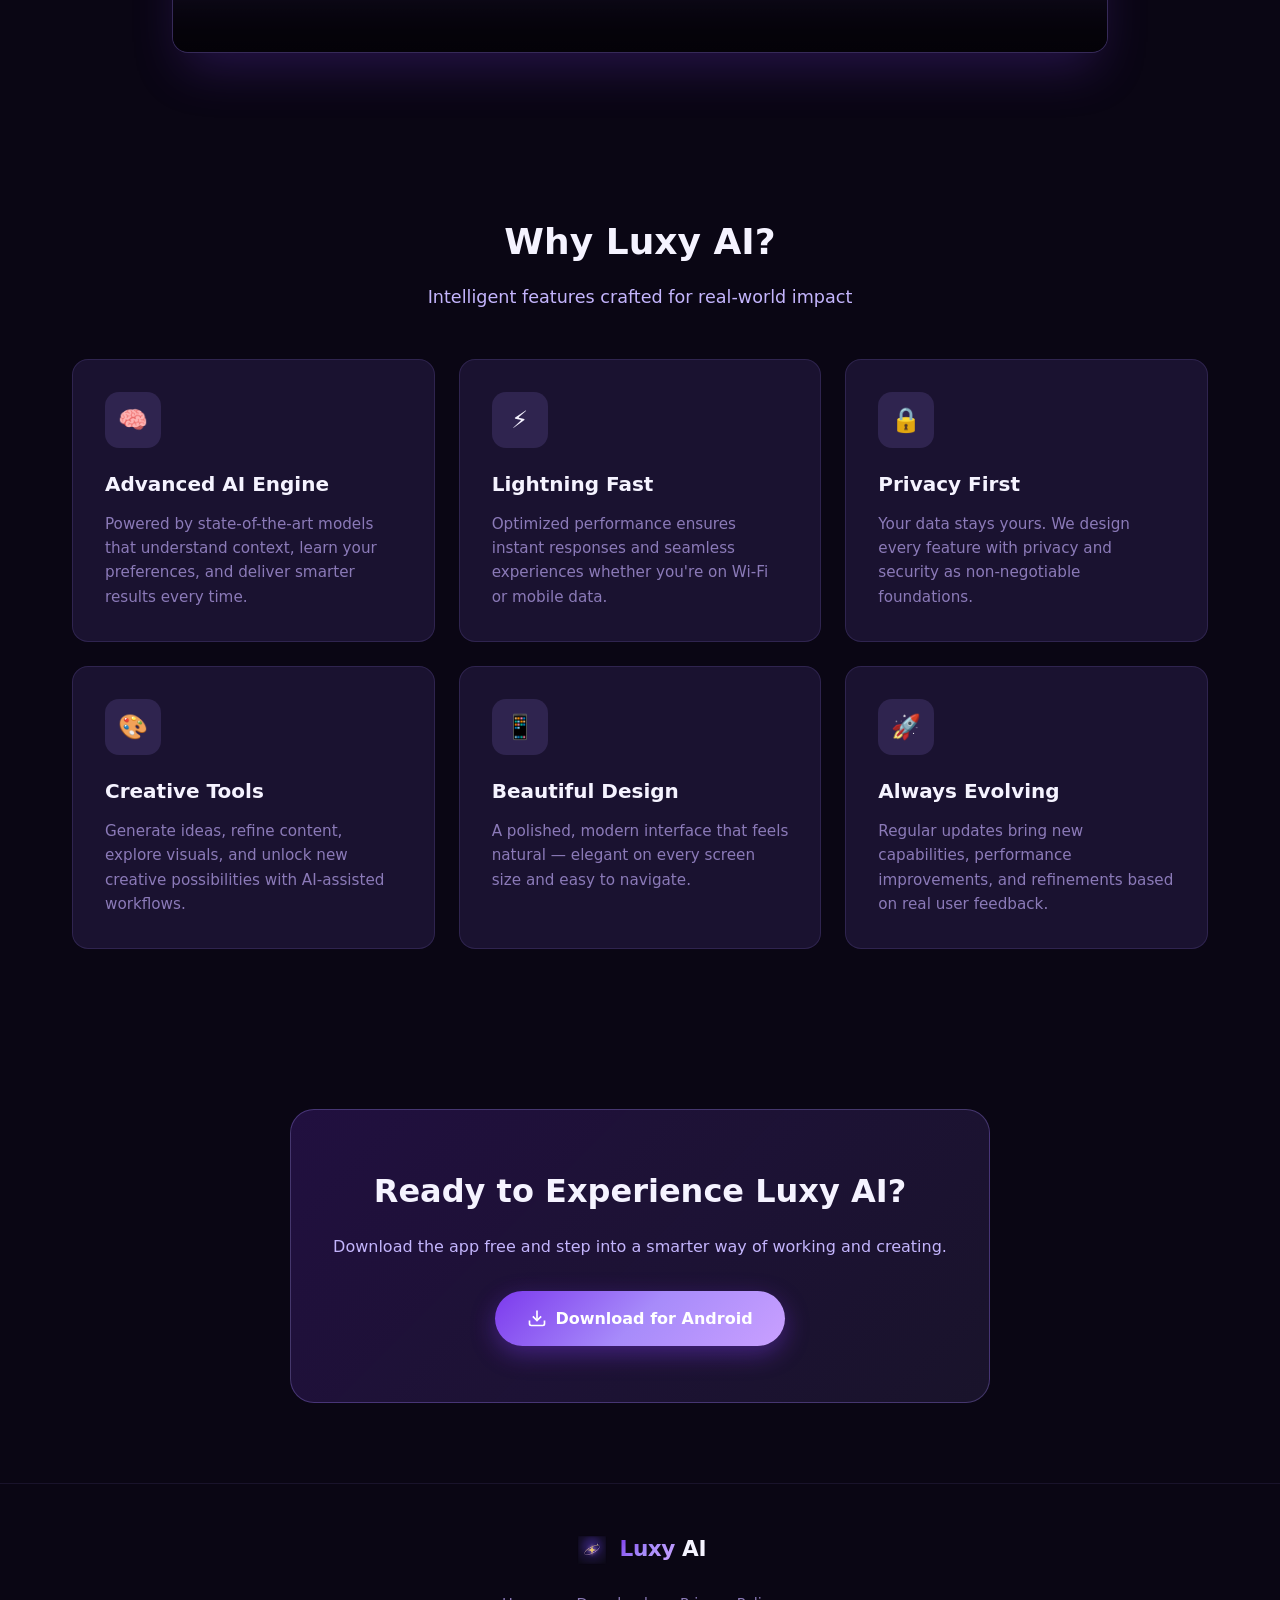
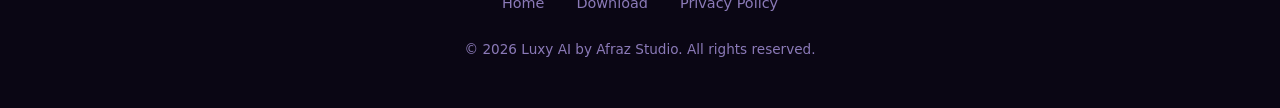
==== commit 430e320e: "Add sitemap link to index.html Added a link to the sitemap for better SEO." ====
--- a/index.html
+++ b/index.html
@@ -1,6 +1,7 @@
 <!DOCTYPE html>
 <html lang="en">
 <head>
+  <link rel="sitemap" type="application/xml" title="Sitemap" href="sitemap.xml">
   <meta name="google-site-verification" content="mF6XlovI8cai9G5ZZEyPk_XzXrcvA_RAI9pHj94eg3o" />
   <meta charset="UTF-8">
   <meta name="viewport" content="width=device-width, initial-scale=1.0">
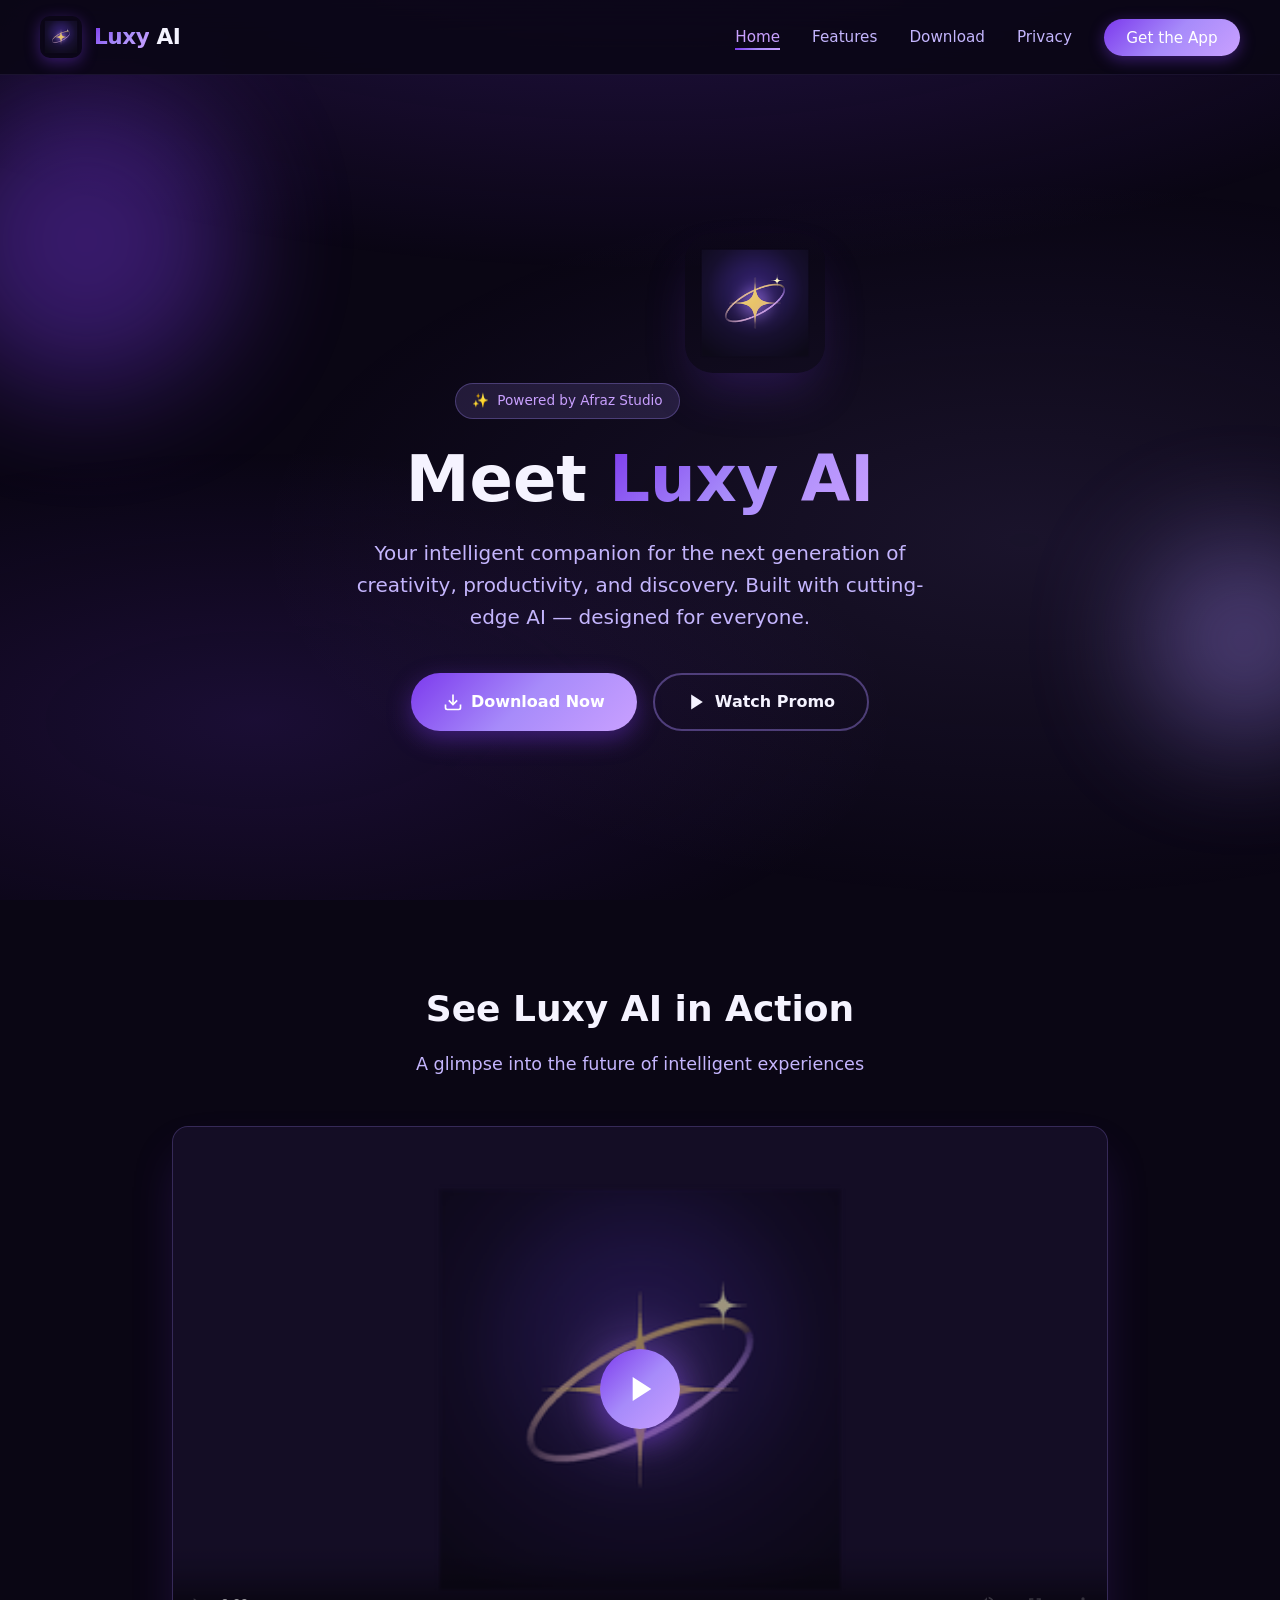
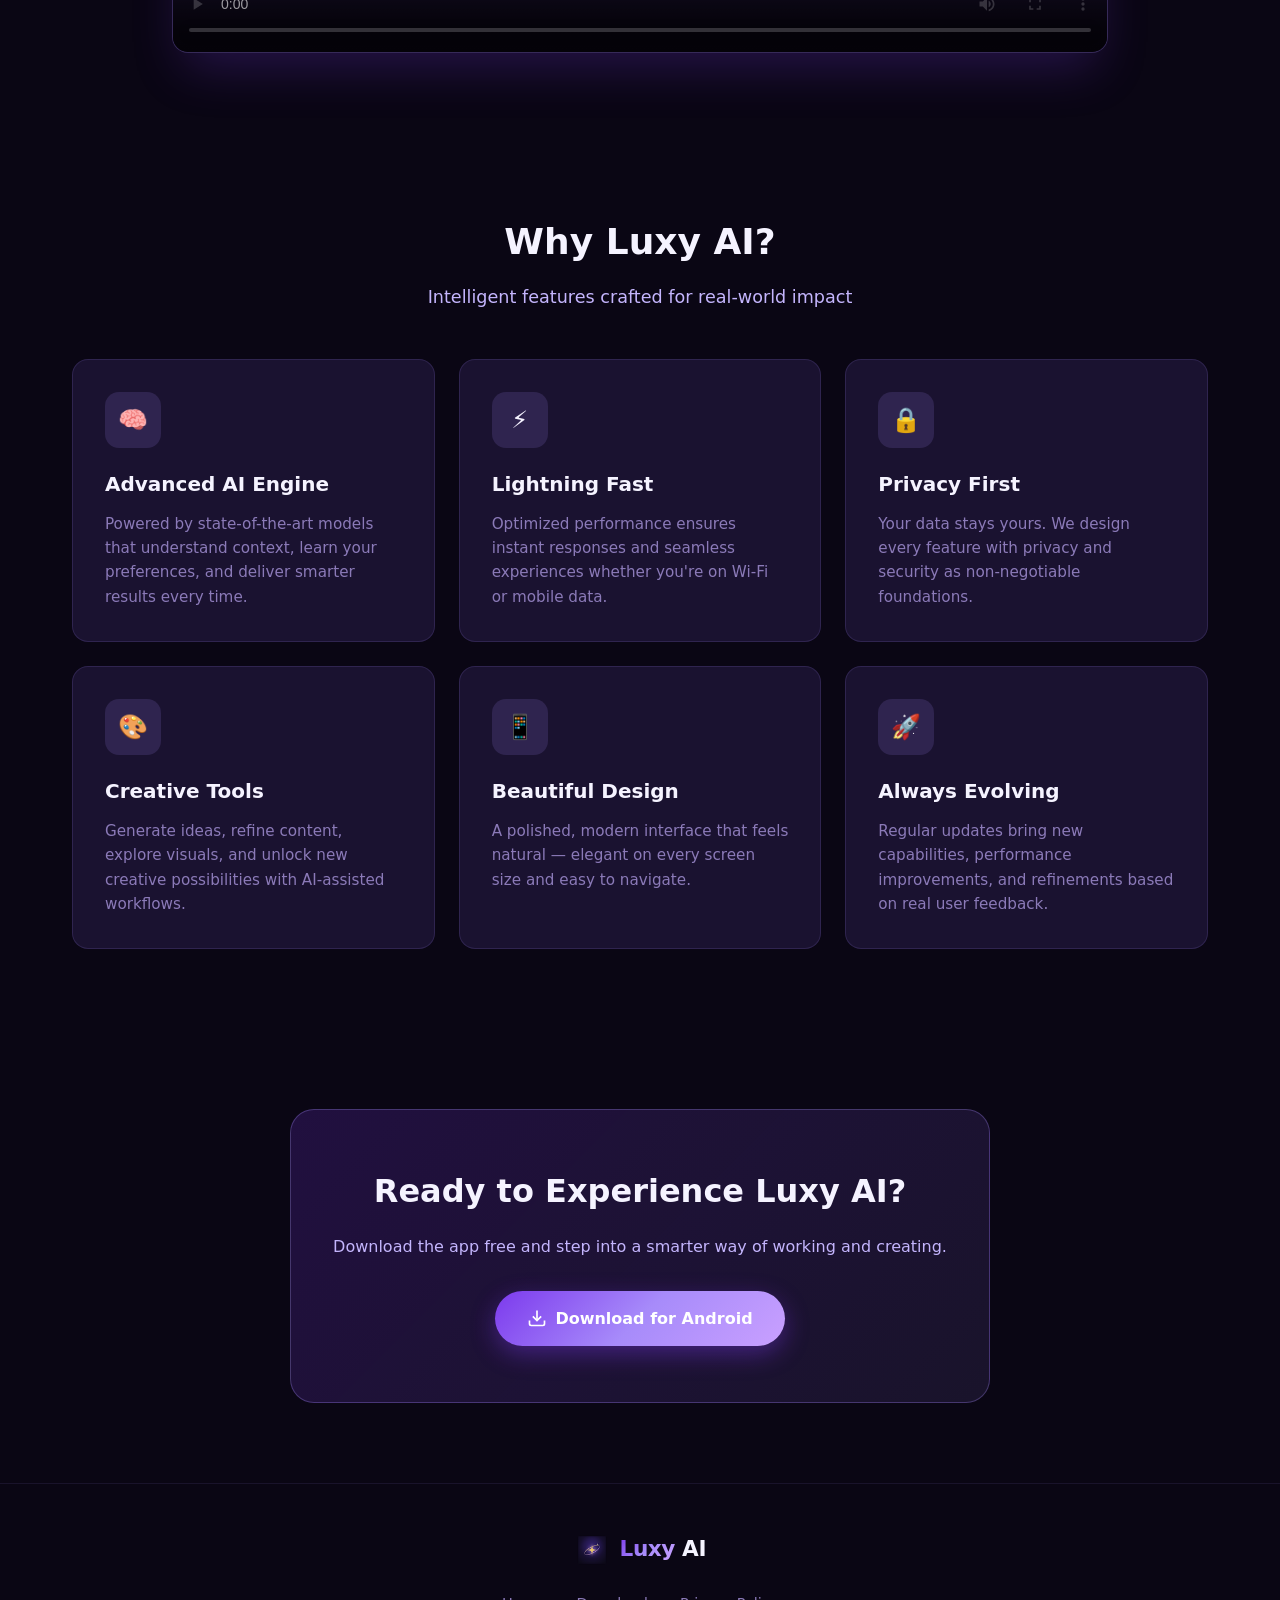
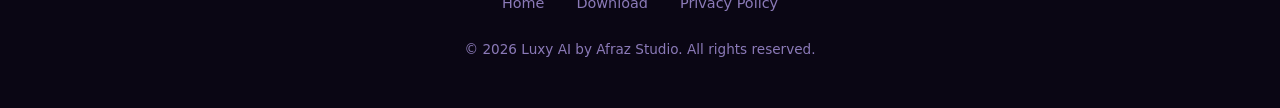
==== commit 6c301862: "Remove duplicate sitemap link from index.html" ====
--- a/index.html
+++ b/index.html
@@ -1,7 +1,6 @@
 <!DOCTYPE html>
 <html lang="en">
 <head>
-  <link rel="sitemap" type="application/xml" title="Sitemap" href="sitemap.xml">
   <meta name="google-site-verification" content="mF6XlovI8cai9G5ZZEyPk_XzXrcvA_RAI9pHj94eg3o" />
   <meta charset="UTF-8">
   <meta name="viewport" content="width=device-width, initial-scale=1.0">
@@ -9,6 +8,7 @@
   <meta name="theme-color" content="#0a0614">
   <title>Luxy AI by Afraz Studio — Official Website</title>
   <link rel="icon" type="image/png" href="[data-uri]">
+  <link rel="sitemap" type="application/xml" title="Sitemap" href="sitemap.xml">
   <style>
 /* Luxy AI by Afraz Studio - Premium Website Styles */
 :root {
